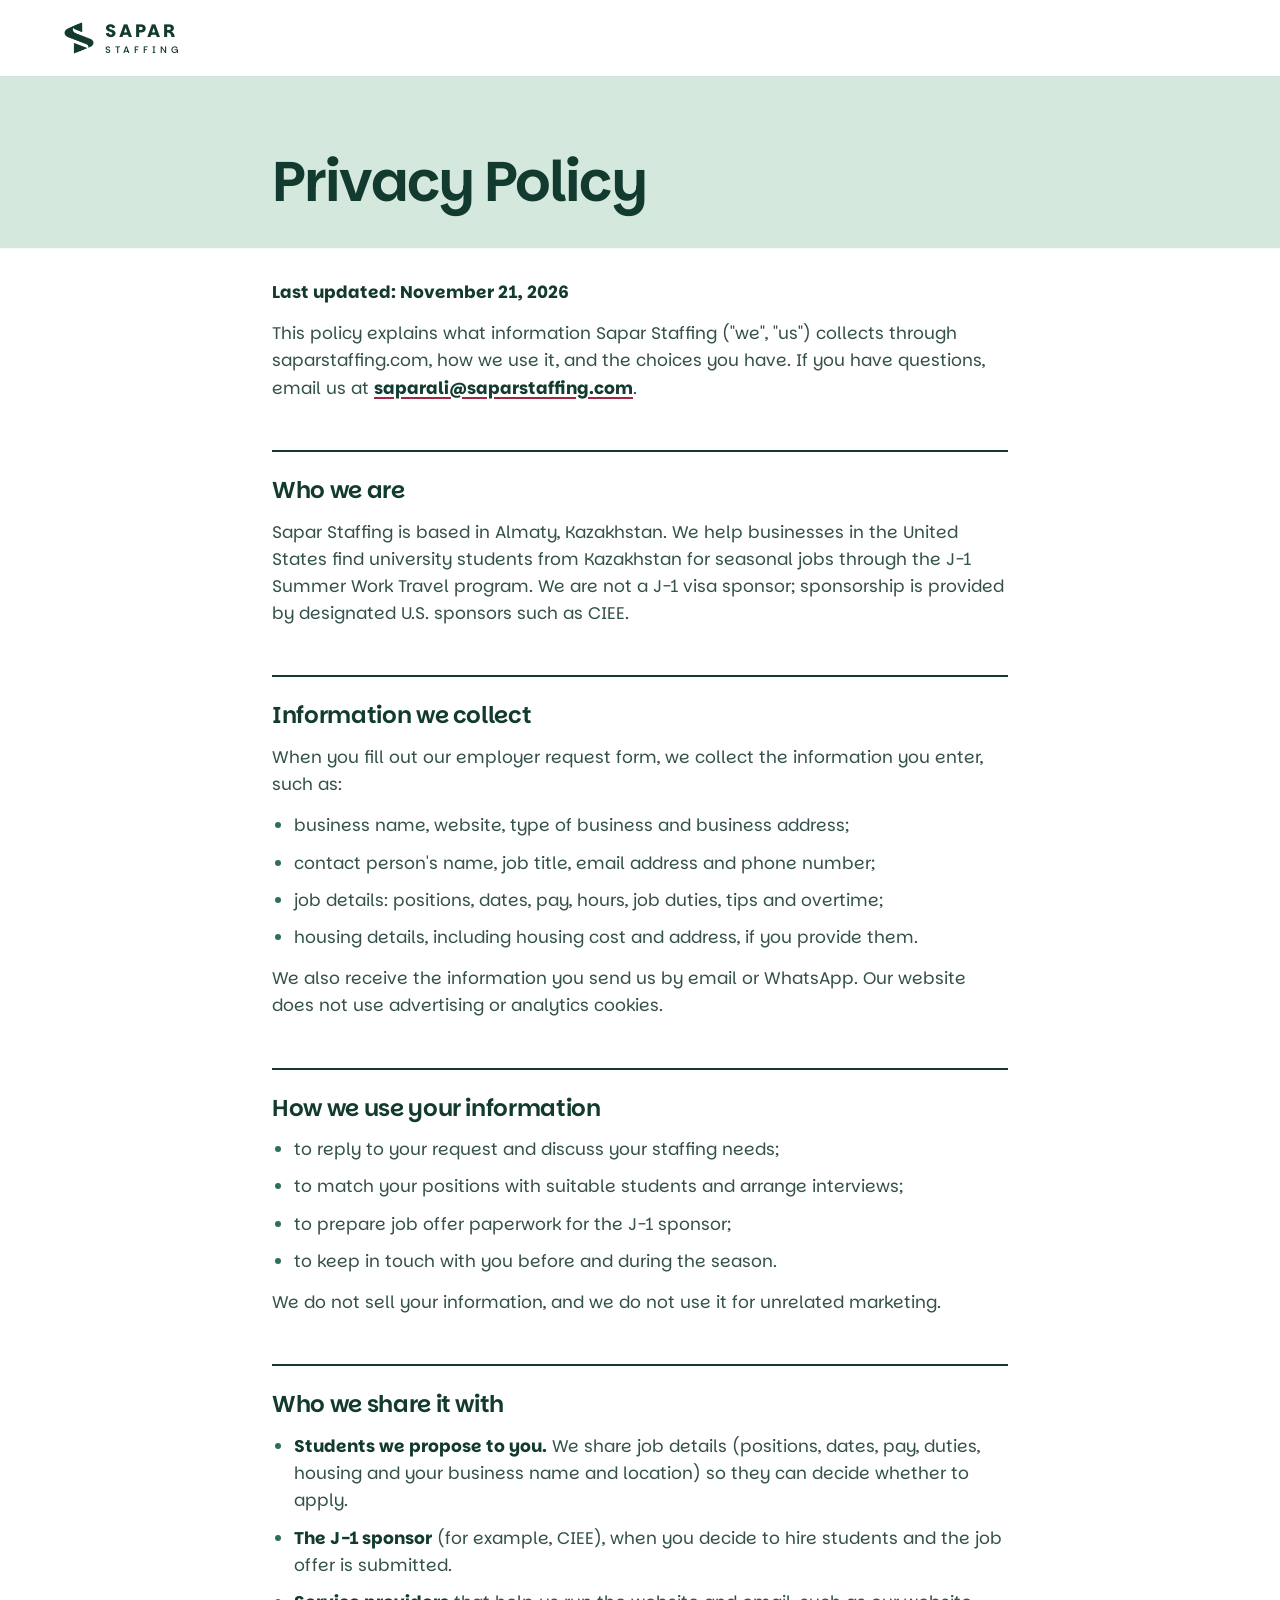
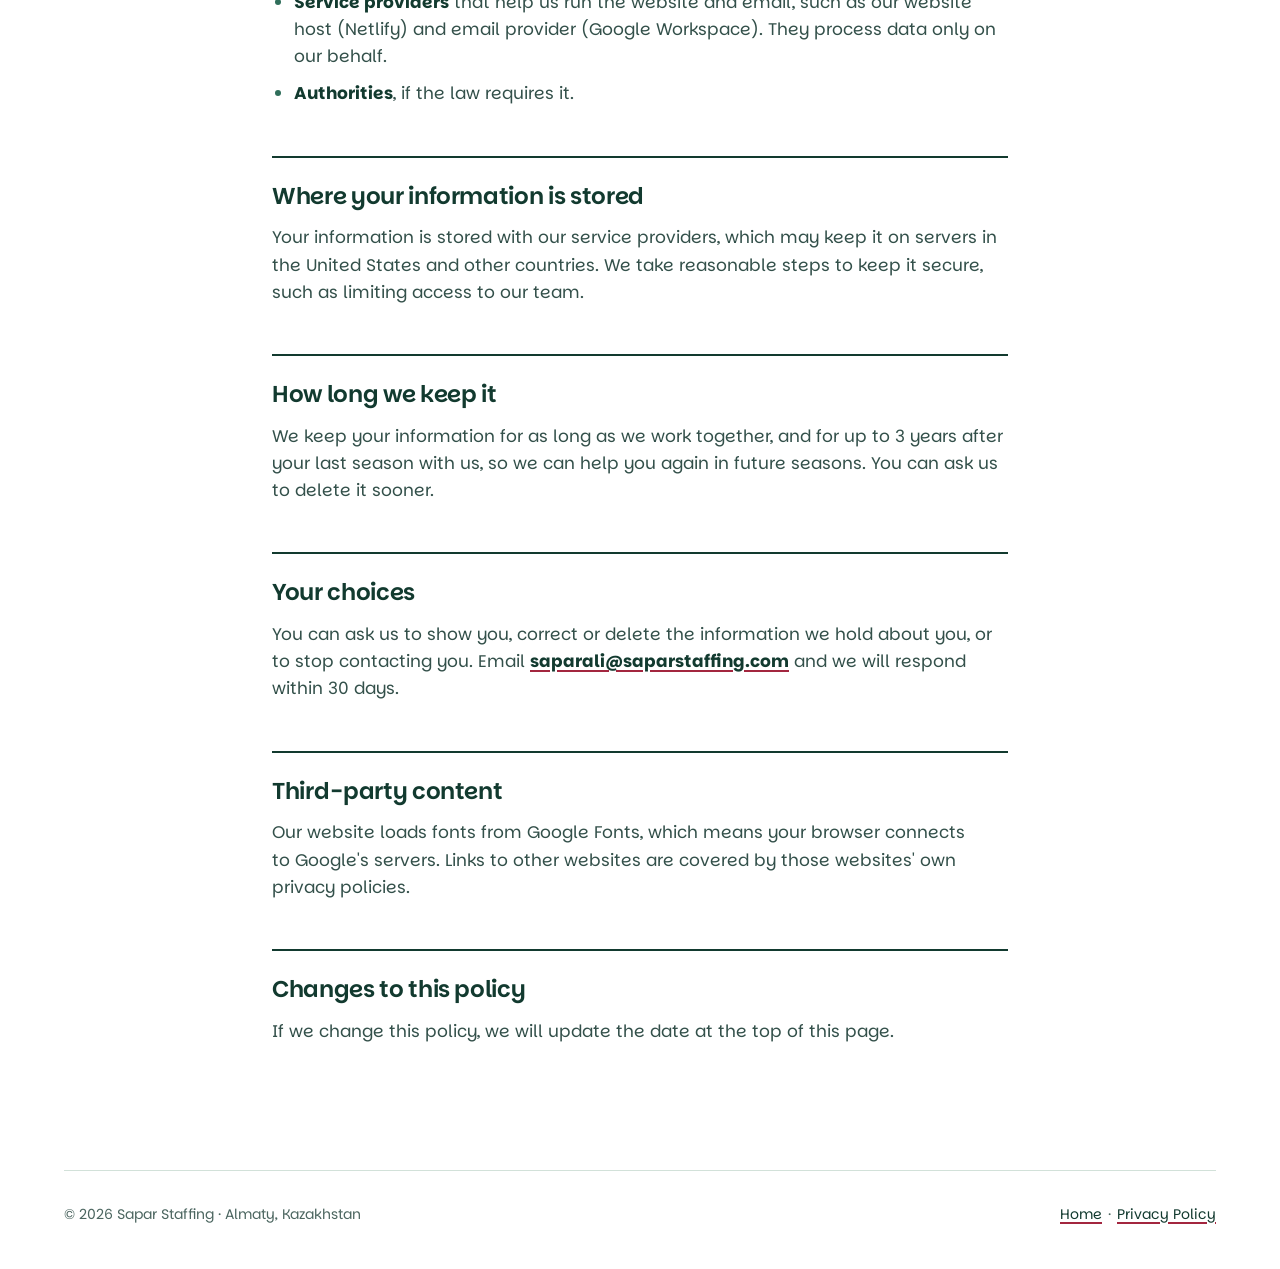
==== privacy.html @ ebb6e976 "Sapar Staffing site: photo-led design Static site (HTML, CSS, vanilla JS). Served by GitHub Pages; ." ====
<!doctype html>
<html lang="en">
<head>
<meta charset="utf-8">
<meta name="viewport" content="width=device-width, initial-scale=1">
<title>Privacy Policy · Sapar Staffing</title>
<meta name="description" content="How Sapar Staffing collects and uses information from employers and visitors.">
<link rel="icon" type="image/png" sizes="32x32" href="favicon.png">
<link rel="icon" type="image/png" sizes="48x48" href="favicon-48.png">
<link rel="apple-touch-icon" href="apple-touch-icon.png">
<meta name="theme-color" content="#FFFFFF">
<link rel="preconnect" href="https://fonts.googleapis.com">
<link rel="preconnect" href="https://fonts.gstatic.com" crossorigin>
<link rel="stylesheet" href="https://fonts.googleapis.com/css2?family=Parkinsans:wght@300..800&display=swap">
<link rel="stylesheet" href="assets/site.css">
</head>
<body>
<header class="site-head plain">
  <div class="wrap">
    <a class="brand" href="index.html" aria-label="Sapar Staffing home">
      <span class="logo-mark" aria-hidden="true"></span>
      <span class="brand-text"><b>SAPAR</b><small>STAFFING</small></span>
    </a>
  </div>
</header>

<main class="wrap doc">
<h1>Privacy Policy</h1>
<p><strong>Last updated: November 21, 2026</strong></p>
<p>This policy explains what information Sapar Staffing ("we", "us") collects through saparstaffing.com, how we use it, and the choices you have. If you have questions, email us at <strong><a href="mailto:saparali@saparstaffing.com">saparali@saparstaffing.com</a></strong>.</p>

<h2>Who we are</h2>
<p>Sapar Staffing is based in Almaty, Kazakhstan. We help businesses in the United States find university students from Kazakhstan for seasonal jobs through the <span class="nb">J-1</span> Summer Work Travel program. We are not a <span class="nb">J-1</span> visa sponsor; sponsorship is provided by designated U.S. sponsors such as CIEE.</p>

<h2>Information we collect</h2>
<p>When you fill out our employer request form, we collect the information you enter, such as:</p>
<ul>
<li>business name, website, type of business and business address;</li>
<li>contact person's name, job title, email address and phone number;</li>
<li>job details: positions, dates, pay, hours, job duties, tips and overtime;</li>
<li>housing details, including housing cost and address, if you provide them.</li>
</ul>
<p>We also receive the information you send us by email or WhatsApp. Our website does not use advertising or analytics cookies.</p>

<h2>How we use your information</h2>
<ul>
<li>to reply to your request and discuss your staffing needs;</li>
<li>to match your positions with suitable students and arrange interviews;</li>
<li>to prepare job offer paperwork for the <span class="nb">J-1</span> sponsor;</li>
<li>to keep in touch with you before and during the season.</li>
</ul>
<p>We do not sell your information, and we do not use it for unrelated marketing.</p>

<h2>Who we share it with</h2>
<ul>
<li><strong>Students we propose to you.</strong> We share job details (positions, dates, pay, duties, housing and your business name and location) so they can decide whether to apply.</li>
<li><strong>The <span class="nb">J-1</span> sponsor</strong> (for example, CIEE), when you decide to hire students and the job offer is submitted.</li>
<li><strong>Service providers</strong> that help us run the website and email, such as our website host (Netlify) and email provider (Google Workspace). They process data only on our behalf.</li>
<li><strong>Authorities</strong>, if the law requires it.</li>
</ul>

<h2>Where your information is stored</h2>
<p>Your information is stored with our service providers, which may keep it on servers in the United States and other countries. We take reasonable steps to keep it secure, such as limiting access to our team.</p>

<h2>How long we keep it</h2>
<p>We keep your information for as long as we work together, and for up to 3 years after your last season with us, so we can help you again in future seasons. You can ask us to delete it sooner.</p>

<h2>Your choices</h2>
<p>You can ask us to show you, correct or delete the information we hold about you, or to stop contacting you. Email <strong><a href="mailto:saparali@saparstaffing.com">saparali@saparstaffing.com</a></strong> and we will respond within 30 days.</p>

<h2>Third-party content</h2>
<p>Our website loads fonts from Google Fonts, which means your browser connects to Google's servers. Links to other websites are covered by those websites' own privacy policies.</p>

<h2>Changes to this policy</h2>
<p>If we change this policy, we will update the date at the top of this page.</p>
</main>

<footer class="site-foot plain">
  <div class="wrap">
    <div>
      <span>© 2026 Sapar Staffing · Almaty, Kazakhstan</span>
      <span><a href="index.html">Home</a> · <a href="privacy.html">Privacy Policy</a></span>
    </div>
  </div>
</footer>
</body>
</html>
---- assets/site.css ----
/* Sapar Staffing - shared styles for index.html, privacy.html and thank-you.html.
   Direction "photo-led": the founder's real summer-job photos carry the page.
   Palette (Cape Cod): white, sea glass, pine ink, cranberry for primary actions only.
   Type: Parkinsans. Light theme only. */

:root{
  --ink:#123A2F;           /* pine: text, logo, dark bands, 12.6:1 on white */
  --ink-2:#33504A;         /* secondary text, 8.8:1 on white, 7:1 on sea glass */
  --ink-3:#4C6660;         /* captions and placeholders, 6.2:1 on white */
  --cran:#A3263F;          /* cranberry: primary actions, link underlines, focus. 7.2:1 with white */
  --cran-deep:#841B31;
  --sea:#2F6E5A;           /* small pine-family marks: bullets, rules */
  --glass:#D5E8DE;         /* sea glass: walls, bands, chips */
  --glass-2:#BCD9CA;
  --stripe:#EEF5F1;        /* the light awning stripe */
  --leaf:#93D0B0;          /* calendar peak bar on pine */
  --foam:#F1F6F3;          /* quiet tint */
  --line:#D2E1D9;
  --field:#738B83;         /* form control borders, 3.6:1 on white */
  --err-bg:#FBE9EC;
  --err:#8A1C2E;
  --font:"Parkinsans","Avenir Next","Segoe UI",system-ui,sans-serif;
  --max:1240px;
  --gut:clamp(20px,5vw,72px);
  --head-h:76px;
  --sec-gap:clamp(72px,7.4vw,108px);
  --band:clamp(56px,6vw,88px);
  --r-photo:20px;
  --r-ctl:12px;
  --plus:url("data:image/svg+xml,%3Csvg xmlns='http://www.w3.org/2000/svg' viewBox='0 0 12 12' fill='none' stroke='%23123A2F' stroke-width='1.6' stroke-linecap='round'%3E%3Cpath d='M6 1.5v9M1.5 6h9'/%3E%3C/svg%3E");
  --chev:url("data:image/svg+xml,%3Csvg xmlns='http://www.w3.org/2000/svg' viewBox='0 0 12 12' fill='none' stroke='%23123A2F' stroke-width='1.75' stroke-linecap='round' stroke-linejoin='round'%3E%3Cpath d='M2.5 4.5 6 8l3.5-3.5'/%3E%3C/svg%3E");
  --tick:url("data:image/svg+xml,%3Csvg xmlns='http://www.w3.org/2000/svg' viewBox='0 0 16 16' fill='none' stroke='%232F6E5A' stroke-width='2.2' stroke-linecap='round' stroke-linejoin='round'%3E%3Cpath d='M3 8.5l3.2 3.2L13 4.8'/%3E%3C/svg%3E");
  --person:url("data:image/svg+xml,%3Csvg xmlns='http://www.w3.org/2000/svg' viewBox='0 0 24 24' fill='%23123A2F'%3E%3Ccircle cx='12' cy='8.5' r='4.25'/%3E%3Cpath d='M3.75 21.5c0-4.6 3.7-7.5 8.25-7.5s8.25 2.9 8.25 7.5z'/%3E%3C/svg%3E");
  color-scheme:light;
}

*,*::before,*::after{box-sizing:border-box}
html{-webkit-text-size-adjust:100%;scroll-behavior:smooth}
@media (prefers-reduced-motion:reduce){
  html{scroll-behavior:auto}
  *,*::before,*::after{transition:none!important;animation:none!important}
}
body{margin:0;background:#fff;color:var(--ink);font:400 1.0625rem/1.6 var(--font);-webkit-font-smoothing:antialiased}
h1,h2,h3{margin:0;font-weight:600;letter-spacing:-.028em;text-wrap:balance}
p{margin:0;text-wrap:pretty}
figure{margin:0}
img{display:block;max-width:100%;height:auto}
a{color:var(--ink);text-decoration-color:var(--cran);text-decoration-thickness:1.5px;text-underline-offset:.2em}
a:hover{color:var(--cran)}
:focus-visible{outline:3px solid var(--cran);outline-offset:3px;border-radius:6px}
[id]{scroll-margin-top:calc(var(--head-h) + 24px)}
.nb{white-space:nowrap}
.wrap{max-width:calc(var(--max) + 2 * var(--gut));margin-inline:auto;padding-left:max(var(--gut),env(safe-area-inset-left,0px));padding-right:max(var(--gut),env(safe-area-inset-right,0px))}
.skip{position:absolute;left:-9999px}
.skip:focus{left:12px;top:12px;z-index:30;background:var(--ink);color:#fff;padding:10px 14px;border-radius:8px}

/* buttons: cranberry is kept for the main action */
.btn{display:inline-flex;align-items:center;justify-content:center;min-height:54px;padding:0 28px;background:var(--cran);color:#fff;font:600 1.0625rem/1 var(--font);letter-spacing:-.005em;text-decoration:none;border:0;border-radius:999px;cursor:pointer;transition:background-color .15s,color .15s,box-shadow .15s}
.btn:hover{background:var(--cran-deep);color:#fff}
.btn:active{transform:translateY(1px)}
.btn.small{min-height:44px;padding:0 20px;font-size:.9375rem}
.btn.ghost{background:transparent;color:var(--ink);box-shadow:inset 0 0 0 1.5px var(--ink)}
.btn.ghost:hover{background:var(--ink);color:#fff}
.btn[disabled]{opacity:.6;cursor:default}

/* header */
.site-head{position:sticky;top:0;z-index:20;background:rgba(255,255,255,.94);-webkit-backdrop-filter:blur(14px);backdrop-filter:blur(14px);box-shadow:0 1px 0 var(--line)}
.site-head .wrap{display:flex;align-items:center;gap:36px;min-height:var(--head-h)}
.brand{display:flex;align-items:center;gap:11px;margin-right:auto;color:var(--ink);text-decoration:none}
.brand-text{display:flex;flex-direction:column;line-height:1}
.brand-text b{font-weight:700;font-size:18px;letter-spacing:.16em}
.brand-text small{font-weight:500;font-size:9.5px;letter-spacing:.42em;margin-top:5px}
.site-head nav{display:flex;gap:30px}
.site-head nav a{color:var(--ink);font-size:.9375rem;font-weight:500;text-decoration:none;transition:color .15s}
.site-head nav a:hover{color:var(--cran)}

/* hero: a two-by-two of words and people. Each photo hangs under a striped
   seaside awning, scalloped edge and all, that runs off its edge of the screen. */
.hero{position:relative;isolation:isolate;padding-top:clamp(28px,3vw,44px);overflow-x:clip}
@supports not (overflow-x:clip){.hero{overflow:hidden;padding-bottom:40px;margin-bottom:-40px}}
.hero-grid{display:grid;grid-template-columns:minmax(0,1.32fr) minmax(0,1fr);column-gap:clamp(36px,6vw,96px)}
.hero-col{display:flex;flex-direction:column;min-width:0}
.kicker{font-size:.9375rem;font-weight:500;color:var(--ink-2)}
.hero h1{margin-top:14px;font-size:clamp(2.75rem,5.5vw,5rem);line-height:.98;letter-spacing:-.037em}
.hero h1 em{font-style:normal}
.lead{max-width:30em;text-wrap:balance;font-size:clamp(1.0625rem,1.35vw,1.1875rem);line-height:1.55;color:var(--ink-2)}
.free{margin-top:18px;font-size:clamp(1.125rem,1.5vw,1.3125rem);font-weight:500;line-height:1.35;letter-spacing:-.01em;color:var(--ink-2)}
.free strong{font-weight:700;color:var(--ink)}
.cta-row{display:flex;flex-wrap:wrap;gap:12px;margin-top:24px}
.ph{position:relative;--sw:44px}
.ph img{width:100%;aspect-ratio:4/5;object-fit:cover;object-position:50% 30%;border-radius:var(--r-photo);box-shadow:0 26px 50px -30px rgba(18,58,47,.55)}
.ph figcaption,.years figcaption{margin-top:12px;font-size:.875rem;font-weight:500;line-height:1.35;color:var(--ink)}
.ph::before{content:"";position:absolute;z-index:-1;
  background:linear-gradient(90deg,var(--glass) 0 50%,var(--stripe) 50% 100%) left top/calc(2 * var(--sw)) 100% repeat-x;
  -webkit-mask:linear-gradient(#000 0 0) top/100% calc(100% - var(--sw) / 2) no-repeat,radial-gradient(circle at calc(var(--sw) / 2) 0,#000 calc(var(--sw) / 2 - .5px),transparent calc(var(--sw) / 2)) bottom left/var(--sw) calc(var(--sw) / 2) repeat-x;
  mask:linear-gradient(#000 0 0) top/100% calc(100% - var(--sw) / 2) no-repeat,radial-gradient(circle at calc(var(--sw) / 2) 0,#000 calc(var(--sw) / 2 - .5px),transparent calc(var(--sw) / 2)) bottom left/var(--sw) calc(var(--sw) / 2) repeat-x}
.ph-a{width:min(100%,24rem);margin-top:clamp(40px,4.2vw,60px)}
.ph-a::before{top:clamp(-32px,-2.2vw,-22px);bottom:24%;right:calc(-1 * clamp(80px,13vw,230px));left:calc(-1 * max(var(--gut),(100vw - var(--max)) / 2))}
/* this awning's visible end is on the right, so its stripes and scallops are counted from there */
.ph-a::before{background:linear-gradient(90deg,var(--stripe) 0 50%,var(--glass) 50% 100%) right top/calc(2 * var(--sw)) 100% repeat-x;-webkit-mask-position:top left,bottom right;mask-position:top left,bottom right}
.ph-b{width:min(100%,17rem)}
.ph-b::before{top:16%;bottom:-36px;left:-26px;right:calc(-1 * max(var(--gut),(100vw - var(--max)) / 2) - 400px)}
.hero-copy{margin-top:clamp(40px,4vw,56px)}
.art-cap{margin-top:auto;padding-top:22px;font-size:.875rem;line-height:1.5;color:var(--ink-3)}

/* sections */
.sec{padding-top:var(--sec-gap)}
main h2{font-size:clamp(2.125rem,3.7vw,3.25rem);line-height:1.02;letter-spacing:-.032em}
.sec-intro{margin-top:16px;max-width:34em;font-size:1.125rem;color:var(--ink-2)}
.note{margin-top:44px;max-width:36em;font-size:clamp(1.125rem,1.6vw,1.3125rem);font-weight:500;line-height:1.45}

/* season calendar: a pine band with a ruler. Month and week ticks under the bars. */
.season-sec{margin-top:var(--sec-gap);padding-block:var(--band);background:var(--ink);color:#fff}
.season-sec :focus-visible{outline-color:#fff}
.season-head{display:flex;flex-wrap:wrap;align-items:baseline;justify-content:space-between;gap:8px 32px}
.season-head .sec-intro{margin-top:0;color:var(--glass)}
.season{display:grid;margin-top:clamp(36px,4vw,52px)}
.track{order:1;position:relative;height:146px;background:repeating-linear-gradient(90deg,rgba(213,232,222,.18) 0 1px,transparent 1px calc(100% / 7))}
.months{order:2;position:relative;display:grid;grid-template-columns:repeat(7,1fr);padding-top:30px;font-size:1.125rem;font-weight:600;letter-spacing:-.01em;color:#fff;
  background:linear-gradient(var(--glass),var(--glass)) top left/100% 2px no-repeat,
    repeating-linear-gradient(90deg,var(--glass) 0 2px,transparent 2px calc(100% / 7)) top left/100% 20px no-repeat,
    repeating-linear-gradient(90deg,rgba(213,232,222,.55) 0 1px,transparent 1px calc(100% / 28)) top left/100% 10px no-repeat}
.months::after{content:"";position:absolute;top:0;right:0;width:2px;height:20px;background:var(--glass)}
.months span{padding-left:12px}
.bar{position:absolute;display:block;height:54px;padding:0 20px;font-size:1.0625rem;font-weight:600;line-height:54px;white-space:nowrap;overflow:hidden;text-overflow:clip;border-radius:6px}
.bar.early{top:20px;left:calc(100% / 7 * 1);width:calc(100% / 7 * .5);border-radius:6px 0 0 6px;background:repeating-linear-gradient(135deg,#fff 0 2px,transparent 2px 8px);box-shadow:inset 0 0 0 1.5px #fff}
.bar.main{top:20px;left:calc(100% / 7 * 1.5);width:calc(100% / 7 * 4);border-radius:0 6px 6px 0;background:#fff;color:var(--ink)}
.bar.peak{top:84px;left:calc(100% / 7 * 2.85);width:calc(100% / 7 * 2.35);background:var(--leaf);color:var(--ink)}
.legend{order:3;display:flex;flex-wrap:wrap;gap:8px 32px;margin-top:28px;font-size:.9375rem;color:var(--glass)}
.legend i{display:inline-block;width:16px;height:16px;margin-right:9px;border-radius:4px;vertical-align:-3px}
.legend .k-main{background:#fff}
.legend .k-early{background:repeating-linear-gradient(135deg,#fff 0 2px,transparent 2px 6px);box-shadow:inset 0 0 0 1.5px #fff}
.legend .k-peak{background:var(--leaf)}

/* how it works: a real sequence, so it is numbered */
.steps{list-style:none;margin:48px 0 0;padding:0;display:grid;grid-template-columns:repeat(3,minmax(0,1fr));gap:clamp(28px,4vw,64px);counter-reset:step}
.steps li{counter-increment:step;padding-top:22px;border-top:2px solid var(--ink)}
.steps li::before{content:counter(step);display:block;font-weight:500;font-size:clamp(3.5rem,5vw,4.5rem);line-height:.9;letter-spacing:-.05em;color:var(--ink)}
.steps h3{margin-top:22px;font-size:1.375rem;line-height:1.2;letter-spacing:-.02em}
.steps p{margin-top:10px;font-size:1.125rem;line-height:1.6;color:var(--ink-2)}

/* about the founder */
.about{display:grid;grid-template-columns:minmax(0,7fr) minmax(0,5fr);gap:clamp(36px,5vw,88px);align-items:center}
.about-photos{display:grid;grid-template-columns:1.12fr 1fr 1fr;gap:clamp(10px,1.3vw,18px);align-items:end}
.fp img{width:100%;object-fit:cover;border-radius:var(--r-photo)}
.fp-miami img{aspect-ratio:9/16}
.fp-boston img,.fp-nyc img{aspect-ratio:3/4}
.about-photos .cap{grid-column:1 / -1;margin-top:4px;font-size:.875rem;line-height:1.5;color:var(--ink-3)}
.about-body > p{margin-top:22px;font-size:1.125rem;line-height:1.65;color:var(--ink-2)}
.mission{margin:clamp(48px,5.6vw,80px) 0 0;max-width:min(100%,60rem);text-indent:-.42em;font-size:clamp(1.375rem,2.5vw,2.125rem);font-weight:500;line-height:1.3;letter-spacing:-.02em;text-wrap:pretty}
.mission cite{text-indent:0;display:flex;align-items:center;gap:12px;margin-top:22px;font-style:normal;font-size:.9375rem;font-weight:500;letter-spacing:0;color:var(--ink-2)}
.mission cite::before{content:"";width:32px;height:2px;background:var(--sea)}

/* three summers: big year markers, and the photos climb a step each year */
.summers{margin-top:var(--sec-gap);padding-block:clamp(52px,5.4vw,78px);background:var(--glass)}
.years{list-style:none;margin:0;padding:0;display:grid;grid-template-columns:repeat(3,minmax(0,1fr));gap:clamp(20px,5vw,72px);align-items:start}
.years li{display:flex;flex-direction:column;min-width:0}
.years li:nth-child(1){margin-top:clamp(0px,5.6vw,80px)}
.years li:nth-child(2){margin-top:clamp(0px,2.8vw,40px)}
.years .yr{font-weight:700;font-size:clamp(3.25rem,6.8vw,6.25rem);line-height:.8;letter-spacing:-.06em;color:var(--ink)}
.years figure{margin-top:18px}
.years img{width:100%;aspect-ratio:1/1;object-fit:cover;object-position:50% 100%;border-radius:var(--r-photo)}
.years figcaption{color:var(--ink-2)}
.years .pl{margin-top:16px;font-size:1.375rem;font-weight:600;line-height:1.2;letter-spacing:-.02em}
.years .jb{margin-top:6px;font-size:1rem;line-height:1.5;color:var(--ink-2)}

/* why us */
.why-head{display:grid;grid-template-columns:minmax(0,1fr) minmax(0,1fr);gap:24px clamp(36px,5vw,88px);align-items:end}
.why-head .sec-intro{margin-top:0}
.facts{margin:0}
.facts dt{font-size:1.25rem;font-weight:600;line-height:1.25;letter-spacing:-.015em}
.facts dd{margin:8px 0 0;font-size:1.125rem;line-height:1.6;color:var(--ink-2)}
.facts.trio{display:grid;grid-template-columns:repeat(3,minmax(0,1fr));gap:clamp(28px,4vw,64px);margin-top:52px}
.facts.trio > div{padding-top:22px;border-top:2px solid var(--glass-2)}
.roles{display:grid;grid-template-columns:minmax(0,auto) minmax(0,1fr);gap:16px clamp(28px,4vw,56px);align-items:baseline;margin-top:clamp(44px,5vw,72px);padding:clamp(24px,3vw,36px) clamp(24px,3vw,40px);border-radius:24px;background:var(--foam)}
.roles p{font-size:1.0625rem;font-weight:600;white-space:nowrap}
.roles ul{list-style:none;margin:0;padding:0;display:flex;flex-wrap:wrap;gap:10px 30px;font-size:1.125rem;font-weight:500;line-height:1.35;letter-spacing:-.01em}
.roles li{position:relative;padding-left:18px}
.roles li::before{content:"";position:absolute;left:0;top:.5em;width:7px;height:7px;border-radius:50%;background:var(--sea)}

/* what you get: the profile sheet */
.students{margin-top:var(--sec-gap);padding-block:var(--band);background:var(--foam)}
.students-grid{display:grid;grid-template-columns:minmax(0,5fr) minmax(0,6fr);gap:clamp(36px,5vw,88px);align-items:center}
.sheet{padding:clamp(24px,3vw,40px);border-radius:28px;background:#fff;box-shadow:0 1px 0 var(--line),0 30px 60px -36px rgba(18,58,47,.35)}
.sheet-head{display:flex;align-items:center;gap:16px;padding-bottom:22px;border-bottom:2px solid var(--ink)}
.sheet-photo{flex:none;width:60px;height:72px;border-radius:12px;background:var(--glass) var(--person) center 14px/38px no-repeat}
.sheet-title{font-size:1.375rem;font-weight:600;line-height:1.2;letter-spacing:-.02em}
.sheet-sub{margin-top:2px;font-size:.9375rem;color:var(--ink-3)}
.sheet .facts > div{padding:20px 0;border-bottom:1px dashed var(--glass-2)}
.sheet .facts > div:last-child{padding-bottom:0;border-bottom:0}
.sheet .facts dt{font-size:1.125rem}
.sheet .facts dd{font-size:1.0625rem}

/* faq */
.faq-grid{display:grid;grid-template-columns:minmax(0,4fr) minmax(0,7fr);gap:24px clamp(36px,5vw,88px);align-items:start}
.faq{border-top:1px solid var(--line)}
.faq details{border-bottom:1px solid var(--line)}
.faq summary{position:relative;display:block;padding:22px 56px 22px 0;cursor:pointer;list-style:none;font-size:1.1875rem;font-weight:500;line-height:1.35;letter-spacing:-.01em;border-radius:6px}
.faq summary::-webkit-details-marker{display:none}
.faq summary::after{content:"";position:absolute;right:4px;top:50%;width:34px;height:34px;margin-top:-17px;border-radius:50%;background:var(--glass) var(--plus) center/13px no-repeat;transition:transform .2s,background-color .2s}
.faq summary:hover::after{background-color:var(--glass-2)}
.faq details[open] summary::after{transform:rotate(45deg)}
.faq details p{max-width:40em;padding:0 56px 24px 0;font-size:1.0625rem;color:var(--ink-2)}

/* request form */
.apply-sec{margin-top:var(--sec-gap);padding-block:var(--band);background:var(--glass)}
.apply-grid{display:grid;grid-template-columns:minmax(0,4fr) minmax(0,8fr);gap:clamp(32px,5vw,72px);align-items:start}
.apply-side{position:sticky;top:calc(var(--head-h) + 32px);min-width:0}
.apply-side .sec-intro{font-size:1.0625rem}
.apply-side ul{list-style:none;margin:28px 0 0;padding:0;display:grid;gap:14px}
.apply-side li{position:relative;padding-left:30px;font-weight:500}
.apply-side li::before{content:"";position:absolute;left:0;top:.2em;width:18px;height:18px;background:var(--tick) center/18px no-repeat}
form.apply{display:grid;gap:44px;min-width:0;padding:clamp(22px,3.4vw,48px);border-radius:28px;background:#fff;box-shadow:0 30px 60px -40px rgba(18,58,47,.4);counter-reset:fs}
fieldset{display:grid;grid-template-columns:1fr 1fr;gap:18px 20px;min-width:0;margin:0;padding:0;border:0}
legend{display:flex;align-items:center;width:100%;margin-bottom:20px;padding:0 0 14px;border-bottom:1px solid var(--line);font-size:1.3125rem;font-weight:600;line-height:1.2;letter-spacing:-.02em}
legend::before{counter-increment:fs;content:counter(fs);flex:none;display:inline-grid;place-items:center;width:30px;height:30px;margin-right:12px;border-radius:50%;background:var(--ink);color:#fff;font-size:.9375rem;font-weight:600;letter-spacing:0}
.f{display:grid;gap:7px;align-content:start;min-width:0}
.f[hidden]{display:none}
.f.full{grid-column:1 / -1}
.f label,.f .glabel{font-size:.9375rem;font-weight:500}
.f .opt{font-weight:400;color:var(--ink-3)}
.f input,.f select,.f textarea{width:100%;min-height:50px;padding:12px 14px;font:inherit;font-size:1rem;color:var(--ink);background-color:#fff;border:1px solid var(--field);border-radius:var(--r-ctl);transition:border-color .15s,box-shadow .15s}
.f select{-webkit-appearance:none;appearance:none;padding-right:42px;background:#fff var(--chev) right 15px center/13px no-repeat}
.f textarea{min-height:108px;max-height:24em;resize:vertical;field-sizing:content}
@supports not (field-sizing:content){#duties{min-height:11em}}
.f ::placeholder{color:var(--ink-3);opacity:1}
.f input:hover,.f select:hover,.f textarea:hover{border-color:var(--ink)}
.f input:focus,.f select:focus,.f textarea:focus{outline:0;border-color:var(--ink);box-shadow:0 0 0 4px var(--glass-2)}
.f .hint{font-size:.8125rem;line-height:1.45;color:var(--ink-3)}
.chips{display:flex;flex-wrap:wrap;gap:8px}
.chips[role="group"]{display:grid;grid-template-columns:repeat(auto-fill,minmax(172px,1fr))}
.chips label{display:flex;align-items:center;gap:8px;min-height:46px;padding:6px 12px;font-size:.875rem;font-weight:500;line-height:1.25;background:#fff;border:1px solid var(--field);border-radius:var(--r-ctl);cursor:pointer;transition:background-color .15s,border-color .15s}
.chips label:hover{border-color:var(--ink)}
.chips input{flex:none;width:18px;height:18px;min-height:0;margin:0;padding:0;accent-color:var(--ink);box-shadow:none}
.chips label:has(input:checked){background:var(--glass);border-color:var(--ink);box-shadow:inset 0 0 0 1px var(--ink)}
.chips label:has(input:focus-visible){outline:3px solid var(--cran);outline-offset:2px}
.chips input:focus-visible{outline:0}
.hp{position:absolute;left:-9999px;width:1px;height:1px;overflow:hidden}
.status{padding:14px 18px;border-radius:var(--r-ctl);font-weight:500}
.status.ok{background:var(--glass);color:var(--ink)}
.status.err{background:var(--err-bg);color:var(--err)}
.form-foot{display:flex;flex-wrap:wrap;align-items:center;justify-content:space-between;gap:16px 24px}
.form-foot p{max-width:30em;font-size:.8125rem;line-height:1.45;color:var(--ink-3)}

/* contact: the closing pine panel */
.contact{padding-top:var(--sec-gap)}
.contact-grid{display:grid;grid-template-columns:minmax(0,1fr) minmax(0,1fr);gap:clamp(32px,6vw,96px);align-items:end;padding:clamp(36px,5.4vw,80px) clamp(24px,5vw,72px);border-radius:32px;background:var(--ink);color:#fff}
.contact :focus-visible{outline-color:#fff}
.contact h2{font-size:clamp(2.25rem,4.4vw,3.75rem);line-height:1;letter-spacing:-.035em}
.contact p{margin-top:18px;max-width:30em;font-size:1.125rem;color:var(--glass)}
.line{display:flex;align-items:center;justify-content:space-between;gap:16px;padding:20px 0;border-top:1px solid rgba(213,232,222,.3)}
.line:last-child{padding-bottom:0}
.line > div{min-width:0}
.line small{display:block;font-size:.875rem;font-weight:500;color:var(--glass)}
.line a{color:#fff;font-size:clamp(1.25rem,2vw,1.625rem);font-weight:600;line-height:1.3;letter-spacing:-.015em;overflow-wrap:anywhere;text-decoration:none}
.line a:hover{text-decoration:underline;text-decoration-color:var(--leaf);text-decoration-thickness:2px}
#wa{white-space:nowrap}
.copy{flex:none;min-width:6.4em;min-height:42px;padding:0 18px;font:600 .9375rem/1 var(--font);color:var(--ink);background:#fff;border:0;border-radius:999px;cursor:pointer;transition:background-color .15s,color .15s}
.copy:hover{background:var(--leaf)}

/* footer */
.site-foot{margin-top:clamp(56px,6vw,88px);font-size:.875rem;color:var(--ink-3)}
.site-foot .wrap > div{display:flex;flex-wrap:wrap;align-items:flex-end;justify-content:space-between;gap:24px 48px;padding-block:32px 44px;border-top:1px solid var(--line)}
.site-foot .mark{display:grid;gap:14px}
.site-foot p{max-width:32em}
.site-foot a{color:var(--ink)}
.site-foot .logo-full{width:118px;height:78px}

/* privacy and thank-you pages: the same header and footer, a sea-glass band behind the title */
.site-head.plain{position:relative}
main.doc{position:relative;isolation:isolate;max-width:calc(46rem + 2 * var(--gut));padding-block:clamp(48px,6vw,80px) clamp(24px,4vw,48px)}
.doc h1{position:relative;font-size:clamp(2.25rem,5vw,3.5rem);line-height:1.02;letter-spacing:-.035em}
/* the sea-glass band wraps the title, however many lines it takes */
.doc h1::before{content:"";position:absolute;z-index:-1;top:calc(-1 * clamp(48px,6vw,80px));bottom:calc(-1 * clamp(28px,3vw,40px));left:0;right:0;background:var(--glass);box-shadow:0 0 0 100vmax var(--glass);clip-path:inset(0 -100vmax)}
.doc h1 + p{margin-top:clamp(52px,5.4vw,72px)}
.doc h2{margin-top:48px;padding-top:24px;border-top:2px solid var(--ink);font-size:1.4375rem;line-height:1.25;letter-spacing:-.015em}
.doc p,.doc li{font-size:1.0625rem;color:var(--ink-2)}
.doc p{margin-top:14px}
.doc ul,.doc ol{display:grid;gap:10px;margin:14px 0 0;padding-left:22px}
.doc li::marker{color:var(--sea)}
.doc strong{color:var(--ink)}
.doc .lede{font-size:1.25rem;line-height:1.5;color:var(--ink)}
.doc .next{gap:10px;margin-top:40px;padding:0;list-style:none;counter-reset:step}
.doc .next li{counter-increment:step;display:grid;grid-template-columns:auto minmax(0,1fr);gap:16px;align-items:start;padding:20px 22px;border-radius:18px;background:var(--foam);box-shadow:inset 0 0 0 1px var(--line)}
.doc .next li::before{content:counter(step);display:grid;place-items:center;width:30px;height:30px;border-radius:50%;background:var(--ink);color:#fff;font-size:.9375rem;font-weight:600}
.doc .more{margin-top:10px;padding:20px 22px;border-radius:18px;background:var(--glass);color:var(--ink)}
.doc .back{margin-top:36px}
.site-foot.plain .wrap > div{align-items:center}
.site-foot.plain .wrap > div > span:last-child{display:flex;gap:6px}

@media (max-width:1120px){
  .site-head nav{gap:22px}
  .site-head .wrap{gap:28px}
  .cta-row .btn{padding:0 22px}
}
/* tablet and phone: one column; the two hero photos share one full-bleed awning */
@media (max-width:960px){
  .site-head nav{display:none}
  .hero-grid{grid-template-columns:minmax(0,1.22fr) minmax(0,1fr);column-gap:clamp(12px,3vw,24px)}
  .hero-col{display:contents}
  .hero-head{grid-column:1 / -1}
  .ph-a{grid-column:1;grid-row:2;width:auto;margin-top:clamp(40px,7vw,60px)}
  .ph-b{grid-column:2;grid-row:2;width:auto;margin-top:calc(clamp(40px,7vw,60px) + clamp(44px,11vw,96px))}
  .ph-a::before{top:clamp(-30px,-4vw,-20px);bottom:28%;left:calc(-1 * var(--gut));right:calc(-1 * (100vw - 100% - var(--gut)))}
  .ph-b::before{display:none}
  .hero-copy{grid-column:1 / -1;margin-top:36px}
  .art-cap{grid-column:1 / -1;margin-top:0;padding-top:22px}
  .about,.apply-grid,.contact-grid,.why-head,.faq-grid,.students-grid{grid-template-columns:1fr}
  .about-photos{max-width:36rem}
  .apply-side{position:static}
  .steps,.facts.trio{grid-template-columns:1fr;gap:32px}
  .roles{grid-template-columns:1fr}
  .roles p{white-space:normal}
  /* summers: a zigzag of photo and words, still in date order */
  .years{grid-template-columns:1fr;gap:clamp(36px,6vw,56px)}
  .years li:nth-child(n){margin-top:0;display:grid;grid-template-columns:minmax(0,46%) minmax(0,1fr);grid-template-rows:1fr auto auto auto 1fr;grid-template-areas:"ph ." "ph yr" "ph pl" "ph jb" "ph .";column-gap:clamp(16px,4vw,32px)}
  .years li:nth-child(2){grid-template-columns:minmax(0,1fr) minmax(0,46%);grid-template-areas:". ph" "yr ph" "pl ph" "jb ph" ". ph"}
  .years figure{grid-area:ph;margin:0}
  .years .yr{grid-area:yr}
  .years .pl{grid-area:pl;margin-top:12px}
  .years .jb{grid-area:jb}
}
@media (max-width:600px){
  :root{--head-h:62px;--gut:20px;--sec-gap:60px;--band:48px}
  body{font-size:1rem}
  .site-head .wrap{gap:12px}
  .brand{gap:9px}
  .brand-text b{font-size:16px}
  .brand-text small{font-size:8.5px}
  .btn{min-height:52px;padding:0 22px;font-size:1rem}
  .btn.small{min-height:40px;padding:0 16px;font-size:.875rem}
  .hero{padding-top:20px}
  .kicker{font-size:.875rem}
  .hero h1{margin-top:8px;font-size:clamp(2.5rem,11.6vw,2.875rem);line-height:1}
  .ph{--sw:26px}
  .ph img{border-radius:16px}
  .ph figcaption{margin-top:7px;font-size:.8125rem}
  .ph-a{margin-top:28px}
  .ph-b{margin-top:calc(28px + 13vw)}
  .hero-copy{margin-top:18px}
  .lead{font-size:1rem}
  .free{margin-top:12px;font-size:1.0625rem}
  .free strong{display:block}
  .cta-row{margin-top:16px;gap:10px}
  .cta-row .btn{flex:1 1 auto;padding:0 16px}
  main h2{font-size:clamp(1.875rem,8.4vw,2.25rem)}
  .sec-intro{font-size:1.0625rem}
  /* the calendar turns sideways: months become rows, bars run downwards */
  .season{grid-template-columns:auto minmax(0,1fr);column-gap:14px;margin-top:24px}
  .months{order:0;grid-column:1;grid-row:1;grid-template-columns:none;grid-template-rows:repeat(7,1fr);height:336px;padding:0 26px 0 0;font-size:1rem;
    background:linear-gradient(var(--glass),var(--glass)) top right/2px 100% no-repeat,
      repeating-linear-gradient(180deg,var(--glass) 0 2px,transparent 2px calc(100% / 7)) top right/18px 100% no-repeat,
      repeating-linear-gradient(180deg,rgba(213,232,222,.55) 0 1px,transparent 1px calc(100% / 28)) top right/9px 100% no-repeat}
  .months::after{top:auto;bottom:0;right:0;width:18px;height:2px}
  .months span{padding:8px 0 0}
  .track{grid-column:2;grid-row:1;height:336px;background:repeating-linear-gradient(180deg,rgba(213,232,222,.18) 0 1px,transparent 1px calc(100% / 7))}
  .bar{height:auto;padding:10px;font-size:.875rem;line-height:1.25;white-space:normal;text-wrap:balance}
  .bar.early{top:calc(100% / 7 * 1);left:0;width:53%;height:calc(100% / 7 * .5);border-radius:6px 6px 0 0}
  .bar.main{top:calc(100% / 7 * 1.5);left:0;width:53%;height:calc(100% / 7 * 4);border-radius:0 0 6px 6px}
  .bar.peak{top:calc(100% / 7 * 2.85);left:calc(53% + 8px);right:0;width:auto;height:calc(100% / 7 * 2.35)}
  .legend{grid-column:1 / -1;grid-row:2;gap:6px 20px;margin-top:20px;font-size:.875rem}
  .steps{margin-top:28px;gap:28px}
  .note{margin-top:32px}
  .mission{margin-top:40px}
  .facts.trio{margin-top:36px;gap:24px}
  .steps li::before{font-size:3rem}
  .steps h3{margin-top:14px}
  .steps p,.facts dd{font-size:1.0625rem}
  .about-photos .cap,.art-cap{font-size:.8125rem}
  .about-body > p{font-size:1.0625rem}
  .years{gap:32px}
  .years .yr{font-size:3rem}
  .years img{aspect-ratio:4/5}
  .years .pl{font-size:1.1875rem;margin-top:8px}
  .years figcaption{display:none}
  .roles{padding:22px 20px}
  .roles ul{display:grid;grid-template-columns:1fr 1fr;gap:10px 16px;font-size:1rem}
  .sheet{border-radius:22px}
  .faq summary{padding:18px 48px 18px 0;font-size:1.0625rem}
  .faq summary::after{width:30px;height:30px;margin-top:-15px;right:2px}
  .faq details p{padding:0 8px 20px 0}
  .apply-sec .wrap{padding-left:max(12px,env(safe-area-inset-left,0px));padding-right:max(12px,env(safe-area-inset-right,0px))}
  .apply-side{padding-inline:8px}
  form.apply{padding:24px 18px;border-radius:22px;gap:36px}
  fieldset{grid-template-columns:1fr}
  .chips[role="group"]{grid-template-columns:1fr 1fr}
  .chips label{gap:8px;padding:6px 10px;font-size:.875rem}
  .form-foot .btn{flex:1 1 auto}
  .contact .wrap{padding-left:max(10px,env(safe-area-inset-left,0px));padding-right:max(10px,env(safe-area-inset-right,0px))}
  .contact-grid{padding:36px 22px 30px;border-radius:26px}
  /* contact rows: label and Copy on one row, the address on its own full-width row */
  .line{display:grid;grid-template-columns:minmax(0,1fr) auto;gap:6px 12px}
  .line > div{display:contents}
  .line a{grid-column:1 / -1;grid-row:2}
  .copy{grid-column:2;grid-row:1;min-width:0;min-height:34px;padding:0 14px;font-size:.875rem}
  .site-foot.plain .wrap > div{flex-direction:column;align-items:flex-start;gap:8px}
}

/* logo: PNG alpha used as a mask, so one file takes any colour */
.logo-mark{flex:none;display:block;width:30px;height:32px;background:var(--ink);--m:url("[data-uri]");-webkit-mask:var(--m) center/contain no-repeat;mask:var(--m) center/contain no-repeat}
.logo-full{flex:none;display:block;width:150px;height:99px;background:var(--ink);--m:url("[data-uri]");-webkit-mask:var(--m) left center/contain no-repeat;mask:var(--m) left center/contain no-repeat}
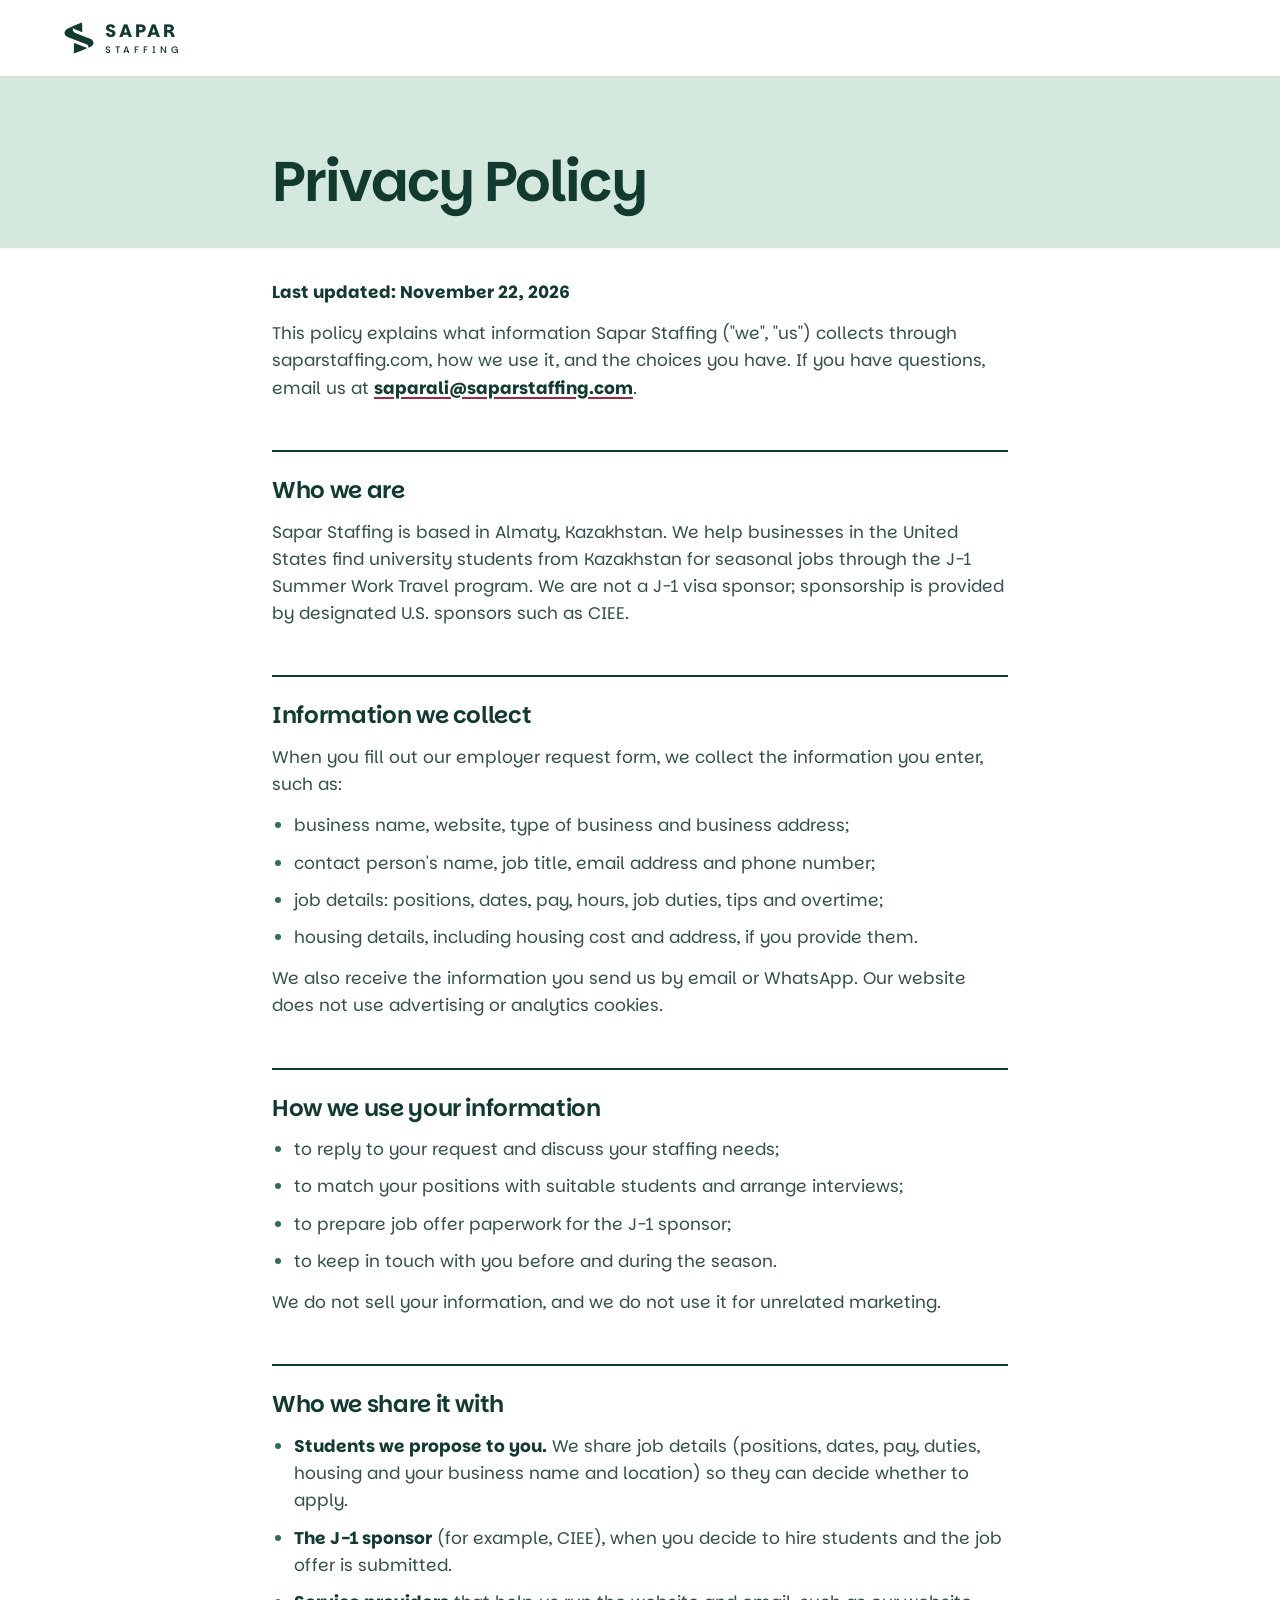
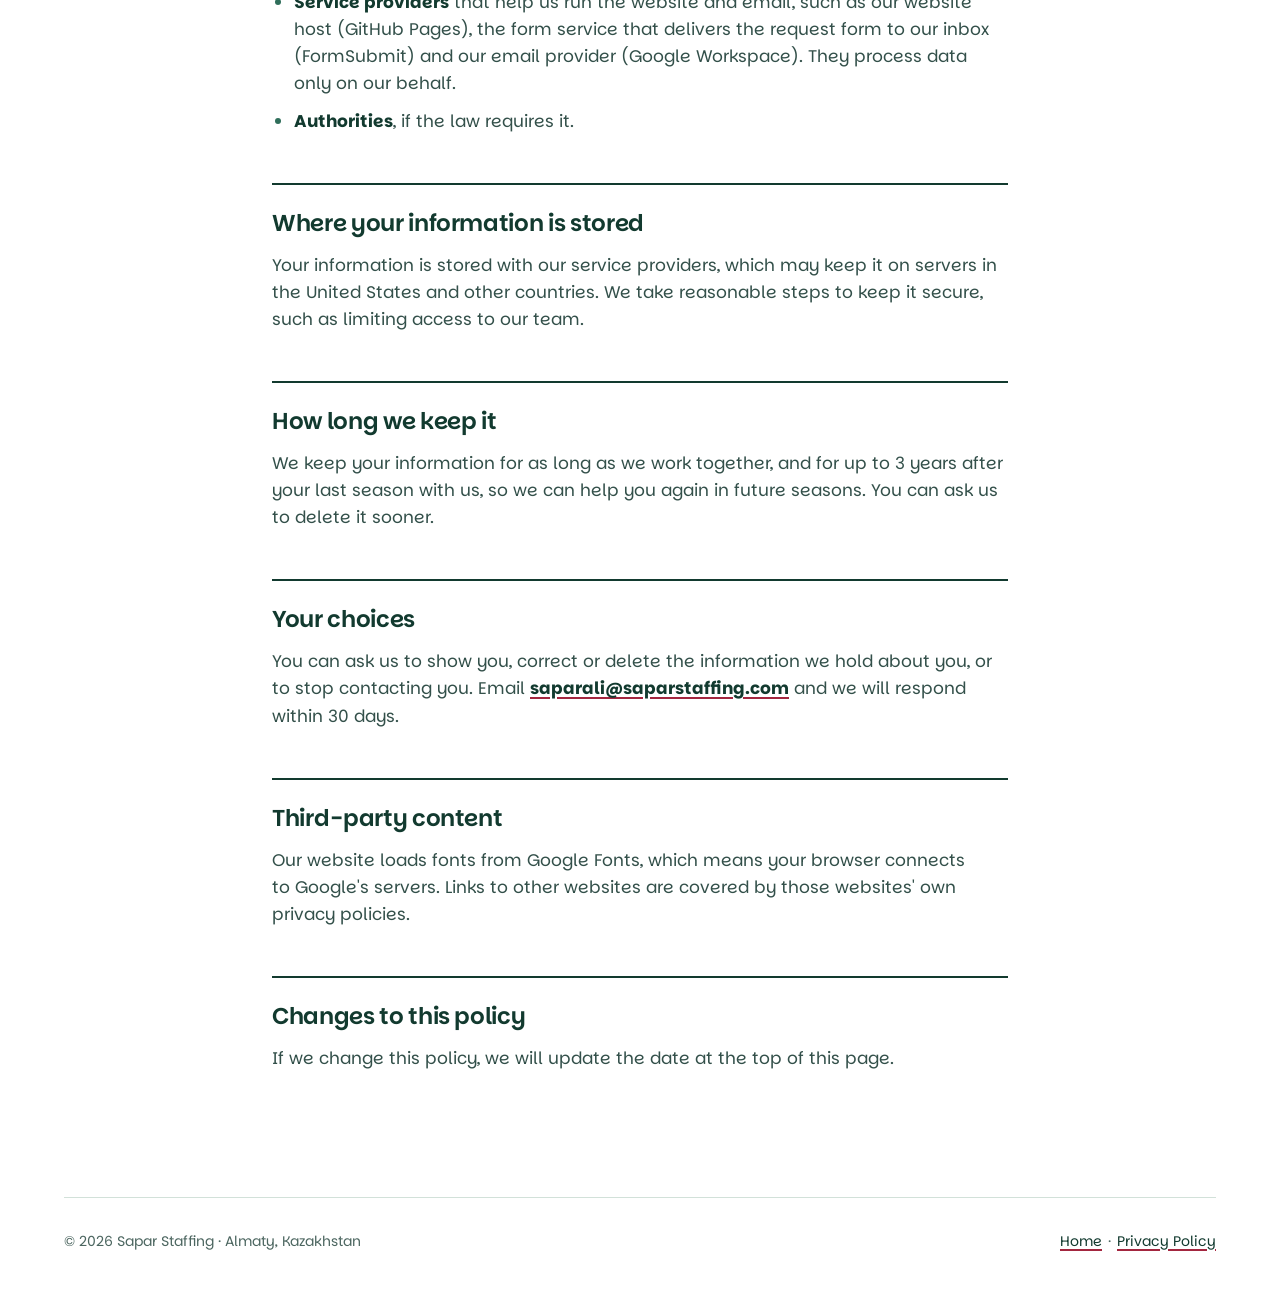
==== commit 1ba83352: "Send the request form through FormSubmit GitHub Pages cannot run Netlify Forms, so requests now go t" ====
--- a/privacy.html
+++ b/privacy.html
@@ -26,7 +26,7 @@
 
 <main class="wrap doc">
 <h1>Privacy Policy</h1>
-<p><strong>Last updated: November 21, 2026</strong></p>
+<p><strong>Last updated: November 22, 2026</strong></p>
 <p>This policy explains what information Sapar Staffing ("we", "us") collects through saparstaffing.com, how we use it, and the choices you have. If you have questions, email us at <strong><a href="mailto:saparali@saparstaffing.com">saparali@saparstaffing.com</a></strong>.</p>
 
 <h2>Who we are</h2>
@@ -55,7 +55,7 @@
 <ul>
 <li><strong>Students we propose to you.</strong> We share job details (positions, dates, pay, duties, housing and your business name and location) so they can decide whether to apply.</li>
 <li><strong>The <span class="nb">J-1</span> sponsor</strong> (for example, CIEE), when you decide to hire students and the job offer is submitted.</li>
-<li><strong>Service providers</strong> that help us run the website and email, such as our website host (Netlify) and email provider (Google Workspace). They process data only on our behalf.</li>
+<li><strong>Service providers</strong> that help us run the website and email, such as our website host (GitHub Pages), the form service that delivers the request form to our inbox (FormSubmit) and our email provider (Google Workspace). They process data only on our behalf.</li>
 <li><strong>Authorities</strong>, if the law requires it.</li>
 </ul>
 
